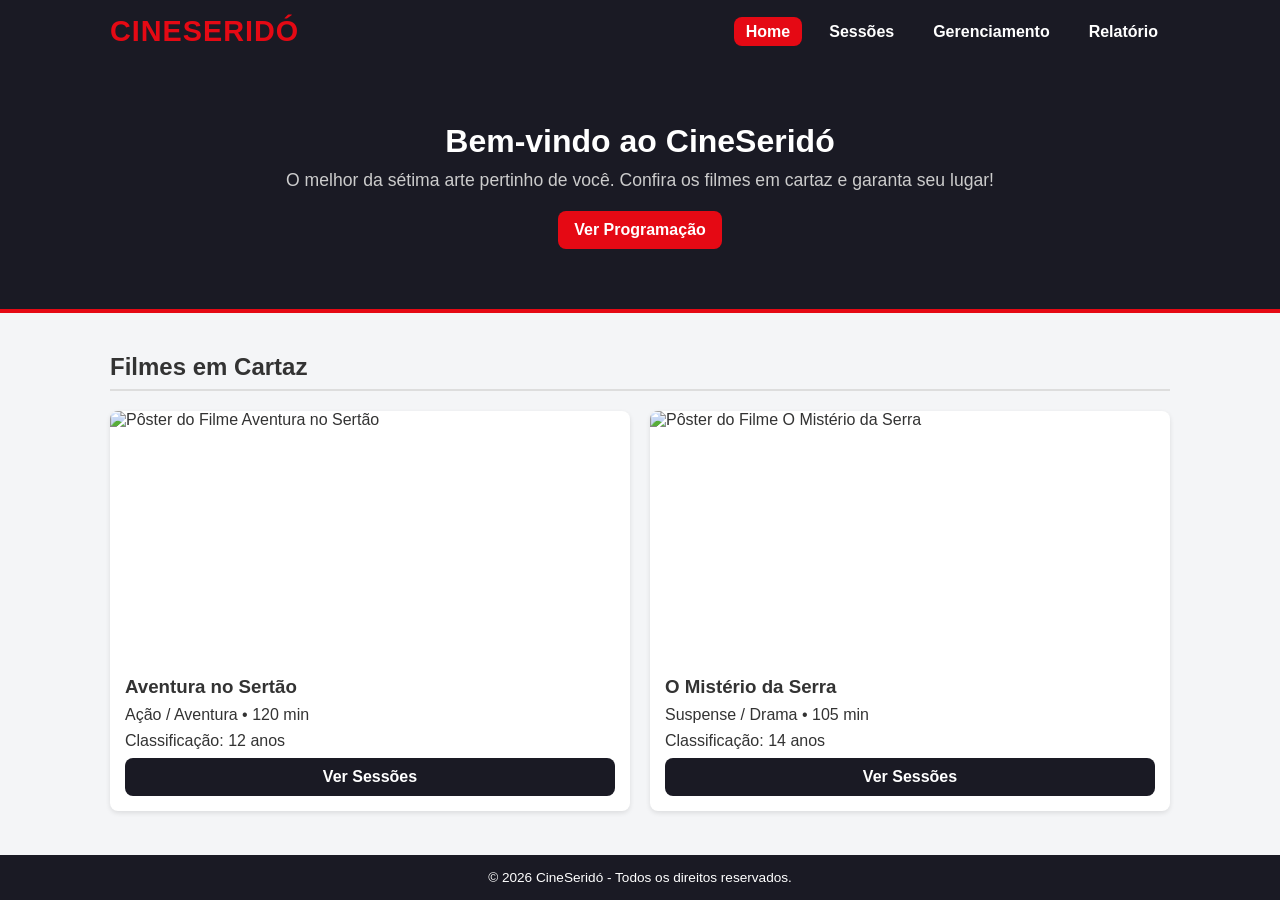
==== projetos-web/cineserido/index.html @ daf9425d "Importado o HTML e CSS gerado por IA" ====
<!DOCTYPE html>
<html lang="pt-BR">
<head>
    <meta charset="UTF-8">
    <meta name="viewport" content="width=device-width, initial-scale=1.0">
    <title>CineSeridó - O Cinema do Seridó</title>
    <link rel="stylesheet" href="css/estilo.css">
</head>
<body>

    <!-- CABEÇALHO -->
    <header class="cabecalho">
        <div class="conteudo-cabecalho">
            <h1 class="logo">CineSeridó</h1>
            <nav class="navegacao">
                <ul>
                    <li><a href="index.html" class="link-ativo">Home</a></li>
                    <li><a href="pages/sessoes.html">Sessões</a></li>
                    <li><a href="pages/gerenciamento.html">Gerenciamento</a></li>
                    <li><a href="pages/relatorio.html">Relatório</a></li>
                </ul>
            </nav>
        </div>
    </header>

    <!-- BANNER PRINCIPAL -->
    <section class="banner-principal">
        <div class="banner-conteudo">
            <h2>Bem-vindo ao CineSeridó</h2>
            <p>O melhor da sétima arte pertinho de você. Confira os filmes em cartaz e garanta seu lugar!</p>
            <a href="pages/sessoes.html" class="botao-destaque">Ver Programação</a>
        </div>
    </section>

    <!-- FILMES EM CARTAZ -->
    <main class="container">
        <section class="secao-filmes">
            <h2 class="titulo-secao">Filmes em Cartaz</h2>
            
            <div class="grid-filmes">
                <!-- Card de Filme 1 -->
                <article class="card-filme">
                    <img src="imgs/poster-filme-1.jpg" alt="Pôster do Filme Aventura no Sertão" class="imagem-poster">
                    <div class="conteudo-card">
                        <h3>Aventura no Sertão</h3>
                        <p class="genero">Ação / Aventura • 120 min</p>
                        <p class="classificacao">Classificação: 12 anos</p>
                        <a href="pages/sessoes.html" class="botao-primario">Ver Sessões</a>
                    </div>
                </article>

                <!-- Card de Filme 2 -->
                <article class="card-filme">
                    <img src="imgs/poster-filme-2.jpg" alt="Pôster do Filme O Mistério da Serra" class="imagem-poster">
                    <div class="conteudo-card">
                        <h3>O Mistério da Serra</h3>
                        <p class="genero">Suspense / Drama • 105 min</p>
                        <p class="classificacao">Classificação: 14 anos</p>
                        <a href="pages/sessoes.html" class="botao-primario">Ver Sessões</a>
                    </div>
                </article>
            </div>
        </section>
    </main>

    <!-- RODAPÉ -->
    <footer class="rodape">
        <p>&copy; 2026 CineSeridó - Todos os direitos reservados.</p>
    </footer>

</body>
</html>
---- projetos-web/cineserido/css/estilo.css ----
/* ==========================================================================
   1. VARIÁVEIS DO SISTEMA E RESET BÁSICO
   ========================================================================== */
:root {
    --cor-principal: #1a1a24;
    --cor-secundaria: #e50914;
    --cor-fundo: #f4f5f7;
    --cor-superficie: #ffffff;
    --cor-texto: #333333;
    --cor-texto-suave: #666666;
    --cor-borda: #dddddd;
    
    /* Cores de status */
    --cor-sucesso: #2e7d32;
    --cor-sucesso-hover: #1b5e20;
    --cor-perigo: #d32f2f;
    --cor-ocupado: #757575;
    
    /* Fontes e Raios */
    --fonte-padrao: Arial, Helvetica, sans-serif;
    --raio-borda: 8px;
}

* {
    margin: 0;
    padding: 0;
    box-sizing: border-box;
    font-family: var(--fonte-padrao);
}

body {
    background-color: var(--cor-fundo);
    color: var(--cor-texto);
    display: flex;
    flex-direction: column;
    min-height: 100vh;
}

.container {
    width: 100%;
    max-width: 1100px;
    margin: 0 auto;
    padding: 20px;
    flex: 1;
}

/* ==========================================================================
   2. CABEÇALHO E NAVEGAÇÃO
   ========================================================================== */
.cabecalho {
    background-color: var(--cor-principal);
    color: var(--cor-superficie);
    padding: 15px 0;
}

.conteudo-cabecalho {
    width: 100%;
    max-width: 1100px;
    margin: 0 auto;
    padding: 0 20px;
    display: flex;
    flex-direction: column;
    align-items: center;
    gap: 15px;
}

.logo {
    color: var(--cor-secundaria);
    font-size: 1.8rem;
    text-transform: uppercase;
    letter-spacing: 1px;
}

.navegacao ul {
    list-style: none;
    display: flex;
    gap: 15px;
    flex-wrap: wrap;
    justify-content: center;
}

.navegacao a {
    color: var(--cor-superficie);
    text-decoration: none;
    font-weight: bold;
    padding: 6px 12px;
    border-radius: var(--raio-borda);
}

.navegacao a:hover,
.navegacao a.link-ativo {
    background-color: var(--cor-secundaria);
}

/* ==========================================================================
   3. BANNER PRINCIPAL (HOME)
   ========================================================================== */
.banner-principal {
    background-color: var(--cor-principal);
    color: var(--cor-superficie);
    text-align: center;
    padding: 60px 20px;
    border-bottom: 4px solid var(--cor-secundaria);
}

.banner-conteudo h2 {
    font-size: 2rem;
    margin-bottom: 10px;
}

.banner-conteudo p {
    font-size: 1.1rem;
    margin-bottom: 20px;
    color: #ccc;
}

/* ==========================================================================
   4. SEÇÕES, CAIXAS E BOTÕES
   ========================================================================== */
.secao-filmes, .secao-lista-sessoes, .secao-relatorios {
    margin-top: 20px;
}

.titulo-secao {
    font-size: 1.5rem;
    margin-bottom: 20px;
    border-bottom: 2px solid var(--cor-borda);
    padding-bottom: 8px;
}

.caixa-conteudo {
    background-color: var(--cor-superficie);
    padding: 20px;
    border-radius: var(--raio-borda);
    box-shadow: 0 2px 5px rgba(0,0,0,0.05);
    margin-bottom: 20px;
}

/* Estilos de Botões */
.botao-primario, .botao-sucesso, .botao-perigo, .botao-destaque {
    display: inline-block;
    padding: 10px 16px;
    border: none;
    border-radius: var(--raio-borda);
    font-weight: bold;
    cursor: pointer;
    text-decoration: none;
    text-align: center;
}

.botao-primario {
    background-color: var(--cor-principal);
    color: var(--cor-superficie);
}

.botao-destaque {
    background-color: var(--cor-secundaria);
    color: var(--cor-superficie);
}

.botao-sucesso {
    background-color: var(--cor-sucesso);
    color: var(--cor-superficie);
}

.botao-sucesso:hover {
    background-color: var(--cor-sucesso-hover);
}

.botao-perigo {
    background-color: var(--cor-perigo);
    color: var(--cor-superficie);
}

.botao-largura-total {
    width: 100%;
}

/* ==========================================================================
   5. CARDS DE FILMES E SESSÕES
   ========================================================================== */
.grid-filmes, .grid-sessoes {
    display: grid;
    grid-template-columns: 1fr;
    gap: 20px;
}

.card-filme, .card-sessao {
    background-color: var(--cor-superficie);
    border-radius: var(--raio-borda);
    overflow: hidden;
    box-shadow: 0 2px 5px rgba(0,0,0,0.1);
    display: flex;
    flex-direction: column;
}

.imagem-poster {
    width: 100%;
    height: 250px;
    object-fit: cover;
}

.conteudo-card {
    padding: 15px;
    display: flex;
    flex-direction: column;
    gap: 8px;
    flex: 1;
}

.card-sessao {
    padding: 20px;
    gap: 10px;
}

/* ==========================================================================
   6. FORMULÁRIOS E CAMPOS
   ========================================================================== */
.formulario-filtro, .formulario-grid {
    display: flex;
    flex-direction: column;
    gap: 15px;
}

.grupo-campo {
    display: flex;
    flex-direction: column;
    gap: 5px;
}

.grupo-campo label {
    font-weight: bold;
    font-size: 0.9rem;
}

.grupo-campo input, .grupo-campo select {
    padding: 10px;
    border: 1px solid var(--cor-borda);
    border-radius: var(--raio-borda);
    font-size: 1rem;
}

.campo-checkbox {
    flex-direction: row;
    align-items: center;
}

.campo-checkbox input {
    margin-right: 8px;
}

/* ==========================================================================
   7. MAPA DA SALA DE CINEMA E ASSENTOS (RESERVA)
   ========================================================================== */
.legenda-assentos {
    display: flex;
    justify-content: center;
    gap: 15px;
    margin-bottom: 20px;
}

.item-legenda {
    display: flex;
    align-items: center;
    gap: 5px;
    font-size: 0.85rem;
}

.painel-cinema {
    background-color: #000;
    padding: 20px 10px;
    border-radius: var(--raio-borda);
    margin-bottom: 20px;
    display: flex;
    flex-direction: column;
    align-items: center;
}

.tela-cinema {
    width: 80%;
    background-color: #fff;
    color: #000;
    text-align: center;
    padding: 4px;
    font-weight: bold;
    margin-bottom: 30px;
    letter-spacing: 4px;
    box-shadow: 0 0 15px rgba(255, 255, 255, 0.5);
}

.mapa-assentos {
    display: flex;
    flex-direction: column;
    gap: 10px;
}

.fileira-assentos {
    display: flex;
    align-items: center;
    gap: 8px;
}

.rotulo-fileira {
    color: #fff;
    font-weight: bold;
    width: 15px;
}

.assento {
    width: 32px;
    height: 32px;
    border: none;
    border-radius: 4px;
    font-size: 0.75rem;
    font-weight: bold;
    cursor: pointer;
}

.assento.disponivel {
    background-color: var(--cor-superficie);
    color: var(--cor-texto);
}

.assento.ocupado {
    background-color: var(--cor-ocupado);
    color: #fff;
    cursor: not-allowed;
}

.assento.selecionado {
    background-color: var(--cor-secundaria);
    color: #fff;
}

.resumo-reserva {
    background-color: var(--cor-fundo);
    padding: 15px;
    border-radius: var(--raio-borda);
    margin: 15px 0;
}

/* ==========================================================================
   8. TABELA DE GERENCIAMENTO
   ========================================================================== */
.tabela-container {
    overflow-x: auto;
}

.tabela-padrao {
    width: 100%;
    border-collapse: collapse;
    text-align: left;
}

.tabela-padrao th, .tabela-padrao td {
    padding: 12px;
    border-bottom: 1px solid var(--cor-borda);
}

.tabela-padrao th {
    background-color: var(--cor-fundo);
}

/* ==========================================================================
   9. CARDS DE MÉTRICAS E RELATÓRIO
   ========================================================================== */
.grid-metricas {
    display: grid;
    grid-template-columns: 1fr;
    gap: 15px;
}

.card-metrica {
    background-color: var(--cor-superficie);
    padding: 20px;
    border-radius: var(--raio-borda);
    box-shadow: 0 2px 5px rgba(0,0,0,0.05);
    border-left: 4px solid var(--cor-principal);
}

.card-metrica h3 {
    font-size: 0.9rem;
    color: var(--cor-texto-suave);
    margin-bottom: 8px;
}

.valor-metrica {
    font-size: 1.6rem;
    font-weight: bold;
}

.destaque-texto {
    font-size: 1.1rem;
}

.card-metrica.destaque-card {
    border-left-color: var(--cor-secundaria);
    background-color: #fff5f5;
}

/* ==========================================================================
   10. RODAPÉ
   ========================================================================== */
.rodape {
    background-color: var(--cor-principal);
    color: var(--cor-superficie);
    text-align: center;
    padding: 15px;
    margin-top: auto;
    font-size: 0.85rem;
}

/* ==========================================================================
   11. RESPONSIVIDADE (TABLETS E DESKTOPS) - MEDIA QUERIES
   ========================================================================== */
@media (min-width: 600px) {
    .conteudo-cabecalho {
        flex-direction: row;
        justify-content: space-between;
    }

    .grid-filmes, .grid-sessoes {
        grid-template-columns: repeat(2, 1fr);
    }

    .formulario-filtro, .formulario-grid {
        display: grid;
        grid-template-columns: repeat(2, 1fr);
        align-items: end;
    }

    .grid-metricas {
        grid-template-columns: repeat(2, 1fr);
    }
}

@media (min-width: 900px) {
    .grid-metricas {
        grid-template-columns: repeat(4, 1fr);
    }
}
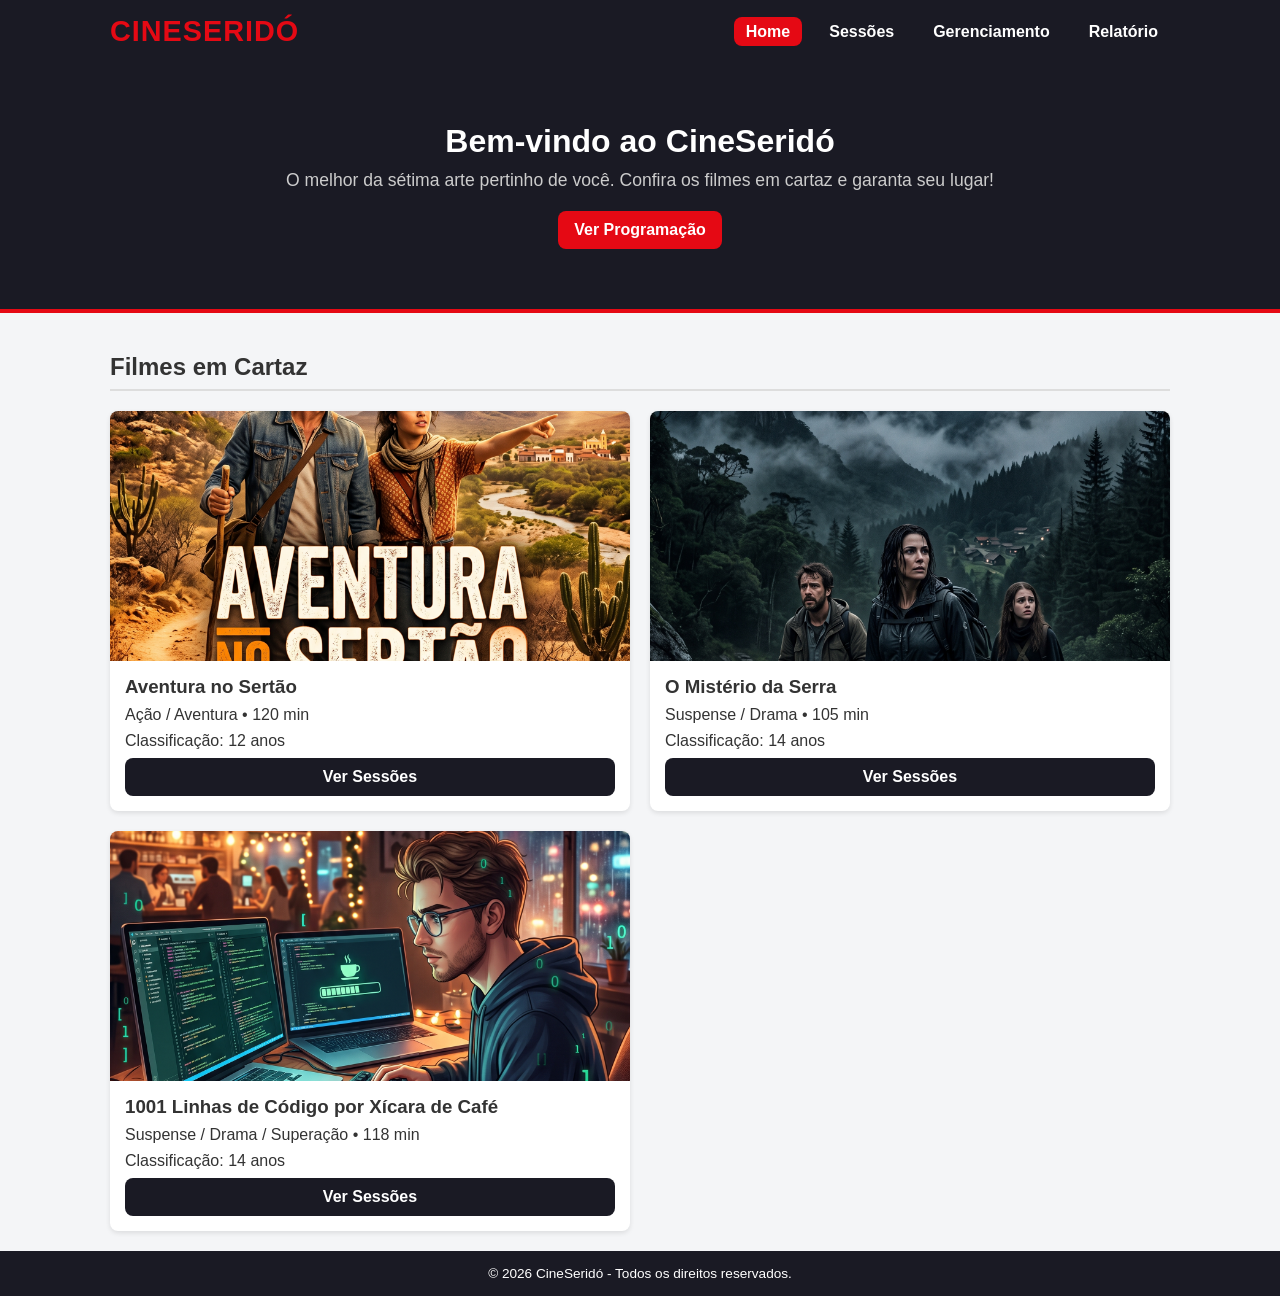
==== commit df8c5686: "Criado a o processo de cadastrar novo filme" ====
--- a/projetos-web/cineserido/index.html
+++ b/projetos-web/cineserido/index.html
@@ -40,7 +40,7 @@
             <div class="grid-filmes">
                 <!-- Card de Filme 1 -->
                 <article class="card-filme">
-                    <img src="imgs/poster-filme-1.jpg" alt="Pôster do Filme Aventura no Sertão" class="imagem-poster">
+                    <img src="imgs/poster-filme-1.png" alt="Pôster do Filme Aventura no Sertão" class="imagem-poster">
                     <div class="conteudo-card">
                         <h3>Aventura no Sertão</h3>
                         <p class="genero">Ação / Aventura • 120 min</p>
@@ -51,10 +51,21 @@
 
                 <!-- Card de Filme 2 -->
                 <article class="card-filme">
-                    <img src="imgs/poster-filme-2.jpg" alt="Pôster do Filme O Mistério da Serra" class="imagem-poster">
+                    <img src="imgs/poster-filme-2.png" alt="Pôster do Filme O Mistério da Serra" class="imagem-poster">
                     <div class="conteudo-card">
                         <h3>O Mistério da Serra</h3>
                         <p class="genero">Suspense / Drama • 105 min</p>
+                        <p class="classificacao">Classificação: 14 anos</p>
+                        <a href="pages/sessoes.html" class="botao-primario">Ver Sessões</a>
+                    </div>
+                </article>
+
+                <!-- Card de Filme 3 -->
+                <article class="card-filme">
+                    <img src="imgs/poster-filme-3.png" alt="Pôster do Filme 1001 linhas de código por xícara de café" class="imagem-poster">
+                    <div class="conteudo-card">
+                        <h3>1001 Linhas de Código por Xícara de Café</h3>
+                        <p class="genero">Suspense / Drama / Superação • 118 min</p>
                         <p class="classificacao">Classificação: 14 anos</p>
                         <a href="pages/sessoes.html" class="botao-primario">Ver Sessões</a>
                     </div>
@@ -68,5 +79,7 @@
         <p>&copy; 2026 CineSeridó - Todos os direitos reservados.</p>
     </footer>
 
+    <script src="js/script.js"></script>
+
 </body>
 </html>
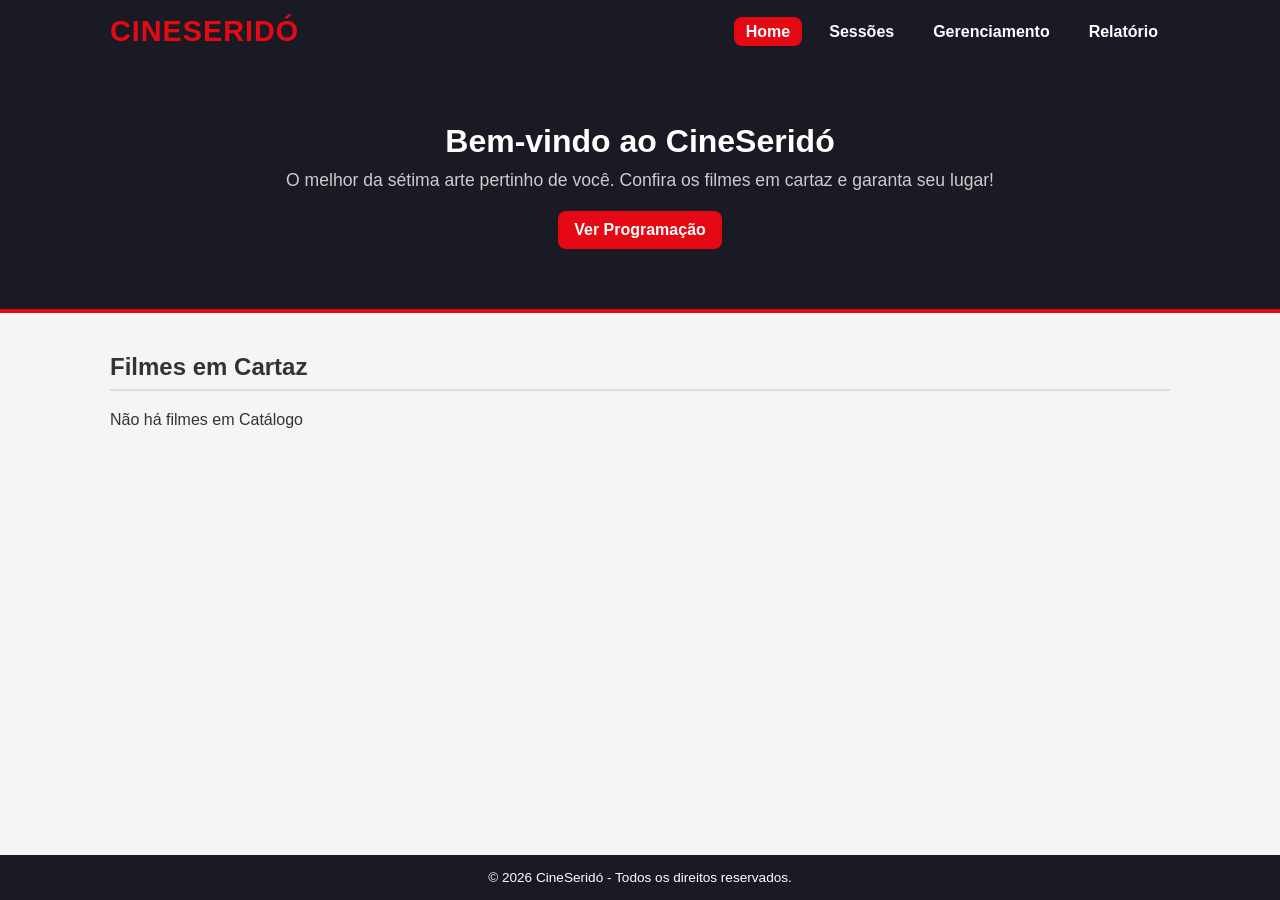
==== commit 5a067c2d: "Criado o salvamento de dados no localStorage e renderização no index" ====
--- a/projetos-web/cineserido/index.html
+++ b/projetos-web/cineserido/index.html
@@ -37,7 +37,7 @@
         <section class="secao-filmes">
             <h2 class="titulo-secao">Filmes em Cartaz</h2>
             
-            <div class="grid-filmes">
+            <div id="conteiner-filmes" class="grid-filmes">
                 <!-- Card de Filme 1 -->
                 <article class="card-filme">
                     <img src="imgs/poster-filme-1.png" alt="Pôster do Filme Aventura no Sertão" class="imagem-poster">
@@ -79,7 +79,6 @@
         <p>&copy; 2026 CineSeridó - Todos os direitos reservados.</p>
     </footer>
 
-    <script src="js/script.js"></script>
-
+    <script type="module" src="js/index.js"></script>
 </body>
 </html>
